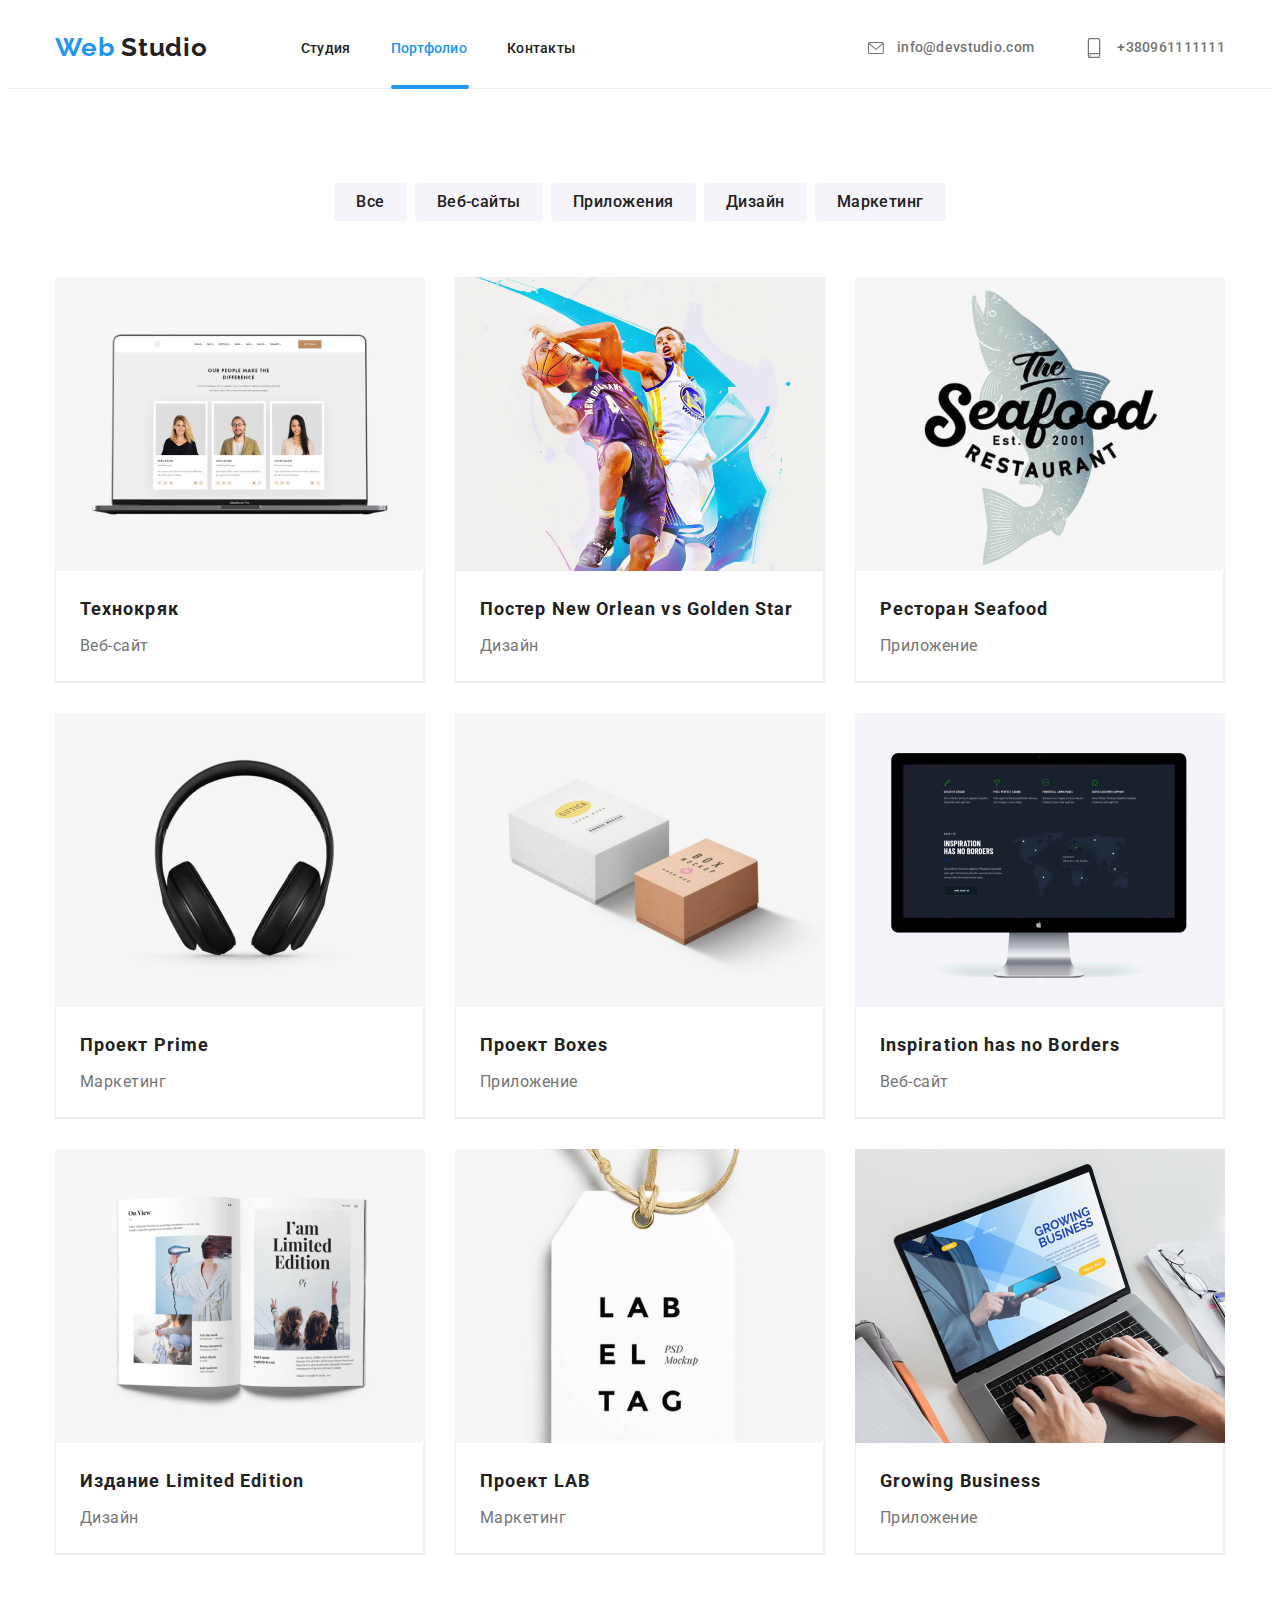
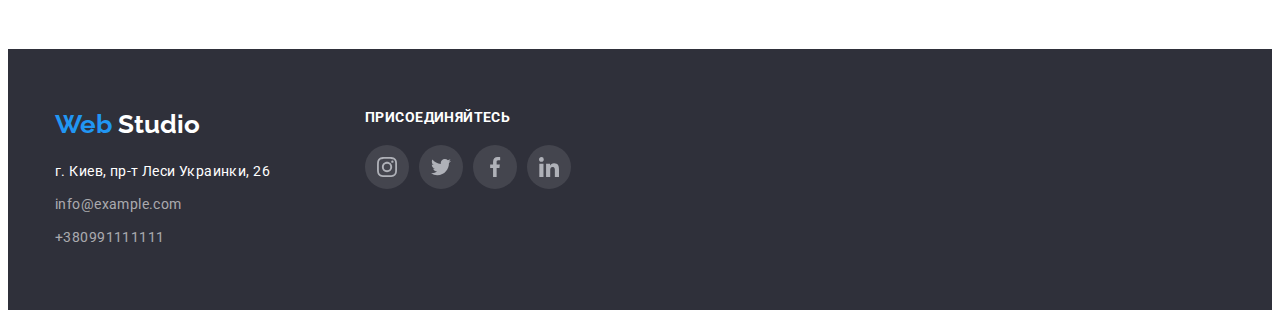
==== portfolio.html @ 43cfdd62 "homework-5/1" ====
<!DOCTYPE html>
<html lang="en">
<head>
    <meta charset="UTF-8">
    <meta http-equiv="X-UA-Compatible" content="IE=edge">
    <meta name="viewport" content="width=device-width, initial-scale=1.0">
    <title>Document</title>
    <link rel="preconnect" href="https://fonts.googleapis.com"> 
    <link rel="preconnect" href="https://fonts.gstatic.com" crossorigin> 
    <link href="https://fonts.googleapis.com/css2?family=Raleway:wght@700&family=Roboto:wght@400;500;700;900&display=swap" rel="stylesheet">
    <link rel="stylesheet" href="https://cdnjs.cloudflare.com/ajax/libs/modern-normalize/1.1.0/modern-normalize.min.css" integrity="sha512-wpPYUAdjBVSE4KJnH1VR1HeZfpl1ub8YT/NKx4PuQ5NmX2tKuGu6U/JRp5y+Y8XG2tV+wKQpNHVUX03MfMFn9Q==" crossorigin="anonymous" referrerpolicy="no-referrer" />
    <link rel="stylesheet" href="./style/style.css">
</head>
<body>
    <header>
    <div class="conteiner first">       
            <a href="#" class="logo"> <span class="web"> Web </span> Studio</a>
        <nav>
           <ul class="list-item">
            <li class="item"><a href="./" class="first-nav">Студия</a> </li>
            <li class="item"><a href="" class="first-nav active">Портфолио</a> </li>
            <li class="item"><a href="" class="first-nav">Контакты</a> </li>
        </ul>
            
        </nav>
        <ul class="list">
            <li class="contact"><a href="mailto:info@devstudio.com" class="first-nav head">
                <svg class="icon-envelope" height="12px" width="16px">
                    <use href="./image/symbol-defs-3.svg#icon-envelope"></use>   
                </svg>
                info@devstudio.com
            </a>
        </li>
            <li class="contact"><a href="tel:+380961111111" class="first-nav head">
                <svg class="icon-smartphone" height="20px" width="20px">
                    <use href="./image/symbol-defs-3.svg#icon-smartphone"></use>   
                </svg>
                +380961111111
            </a>
        </li>
        </ul>
        </div>
    </header>
    <main>
             
            <section class="examples">
                <div class="conteiner">
                <ul class="list-button">
                    <li class="button-li"><button class="button">Все</button></li>
                    <li class="button-li"><button class="button">Веб-сайты</button></li>
                    <li class="button-li"><button class="button">Приложения</button></li>
                    <li class="button-li"><button class="button">Дизайн</button></li>
                    <li class="button-li"><button class="button">Маркетинг</button></li>
                </ul>
                <ul class="example-service">
                    <li class="example-img">
                        <a class="last-menu" href="#">
                            <div class="animation-box">
                                <img src="./image/img-13.jpg" alt="computer" width="370">
                            
                                <div class="animation">
                                    <p class="animation-text">Ресурс предлагает комплексные предложения с разным уровнем функционала и сервисов. Все это позволит посетителю получить исчерпывающие сведения о компании или частном лице.
                                </p>
                            </div>
                        </div>
                        <div class="menu-border">
                        <h2 class="menu">Технокряк</h2>
                        <p class="menu-nav">Веб-сайт</p>
                </div> 
                    </a>
                    </li>
                    <li class="example-img">
                        <a class="last-menu" href="#">
                           <div class="animation-box">
                            <img src="./image/img-14.jpg" alt="nba" width="370">
                            <div class="animation">
                                <p class="animation-text">Ресурс предлагает комплексные предложения с разным уровнем функционала и сервисов. Все это позволит посетителю получить исчерпывающие сведения о компании или частном лице.
                            </p>
                        </div>
                    </div>
                        <div class="menu-border">
                        <h2 class="menu">Постер New Orlean vs Golden Star</h2>
                        <p class="menu-nav">Дизайн</p>
                </div>
                    </a>
                    </li>
                    <li class="example-img">
                        <a class="last-menu" href="#">
                        <div class="animation-box">
                            <img src="./image/img-15.jpg" alt="seafood" width="370">
                            <div class="animation">
                                <p class="animation-text">Ресурс предлагает комплексные предложения с разным уровнем функционала и сервисов. Все это позволит посетителю получить исчерпывающие сведения о компании или частном лице.
                            </p>
                        </div>
                    </div>
                        <div class="menu-border">
                        <h2 class="menu">Ресторан Seafood</h2>
                        <p class="menu-nav">Приложение</p>
                </div>
                    </a>
                    </li>
                    <li class="example-img">
                        <a class="last-menu" href="#">
                            <div class="animation-box">
                                <img src="./image/img-16.jpg" alt="headphones" width="370">
                                <div class="animation">
                                    <p class="animation-text">Ресурс предлагает комплексные предложения с разным уровнем функционала и сервисов. Все это позволит посетителю получить исчерпывающие сведения о компании или частном лице.
                                </p>
                            </div>
                        </div>
                        <div class="menu-border">
                        <h2 class="menu">Проект Prime</h2>
                        <p class="menu-nav">Маркетинг</p>
                </div> 
                    </a>
                    </li>
                    <li class="example-img">
                        <a class="last-menu" href="#">
                            <div class="animation-box">
                                <img src="./image/img-17.jpg" alt="boxes" width="370">
                                <div class="animation">
                                    <p class="animation-text">Ресурс предлагает комплексные предложения с разным уровнем функционала и сервисов. Все это позволит посетителю получить исчерпывающие сведения о компании или частном лице.
                                </p>
                            </div>
                        </div>
                        <div class="menu-border">
                        <h2 class="menu">Проект Boxes</h2>
                        <p class="menu-nav">Приложение</p>
                </div> 
                    </a>
                    </li>
                    <li class="example-img">
                        <a class="last-menu" href="#">
                            <div class="animation-box">
                                <img src="./image/img-18.jpg" alt="monitor" width="370">
                                <div class="animation">
                                    <p class="animation-text">Ресурс предлагает комплексные предложения с разным уровнем функционала и сервисов. Все это позволит посетителю получить исчерпывающие сведения о компании или частном лице.
                                </p>
                            </div>
                        </div>
                        <div class="menu-border">
                        <h2 class="menu">Inspiration has no Borders</h2>
                        <p class="menu-nav">Веб-сайт</p>
                </div>
                    </a>
                    </li>
                    <li class="example-img">
                        <a class="last-menu" href="#">
                            <div class="animation-box">
                                <img src="./image/img-19.jpg" alt="limited" width="370">
                                <div class="animation">
                                    <p class="animation-text">Ресурс предлагает комплексные предложения с разным уровнем функционала и сервисов. Все это позволит посетителю получить исчерпывающие сведения о компании или частном лице.
                                </p>
                            </div>
                        </div>
                        <div class="menu-border">
                        <h2 class="menu">Издание Limited Edition</h2>
                        <p class="menu-nav">Дизайн</p>
                </div>
                    </a>
                    </li>
                    <li class="example-img">
                        <a class="last-menu" href="#">
                            <div class="animation-box">
                                <img src="./image/img-20.jpg" alt="lab" width="370">
                                <div class="animation">
                                    <p class="animation-text">Ресурс предлагает комплексные предложения с разным уровнем функционала и сервисов. Все это позволит посетителю получить исчерпывающие сведения о компании или частном лице.
                                </p>
                            </div>
                        </div>
                        <div class="menu-border">
                        <h2 class="menu">Проект LAB</h2>
                        <p class="menu-nav">Маркетинг</p>
                </div>
                    </a>
                    </li>
                    <li class="example-img">
                        <a class="last-menu" href="#">
                            <div class="animation-box">
                                <img src="./image/img-21.jpg" alt="notebook" width="370">
                                <div class="animation">
                                    <p class="animation-text">Ресурс предлагает комплексные предложения с разным уровнем функционала и сервисов. Все это позволит посетителю получить исчерпывающие сведения о компании или частном лице.
                                </p>
                            </div>
                        </div>
                        <div class="menu-border">
                        <h2 class="menu">Growing Business</h2>
                        <p class="menu-nav">Приложение</p>
                </div>
                    </a>
                    </li>
                </ul>
            </div>
            </section>
            
    </main>
    <footer class="foot">
        <div class="conteiner-foot">
            <div class="address-list">
        <a href="" class="logo-second"> <span class="web"> Web </span> Studio</a>     
    <address>
        <p class="address"> г. Киев, пр-т Леси Украинки, 26 </p>
        <ul>
        <li class="foot-li"><a href="mailto:info@example.com" class="mail">info@example.com </a> </li>
        <li class="foot-li"><a href="tel:+380991111111" class="tel">+380991111111 </a> </li>
        </ul>
    </address>
</div>
<div class="foot-svg">
    <p class="come">присоединяйтесь</p>
        <ul class="society-foot">
            <li class="society-list">
                <a class="society-item footer" href="#">
                 <svg class="society-icon" wight="20px" height="20px">
                     <use href="./image/symbol-defs-3.svg#icon-instagram-2">    
                     </use>
                 </svg>
            </a>
        </li>
            <li class="society-list">
                <a class="society-item footer" href="#">
                    <svg class="society-icon" wight="20px" height="20px">
                        <use href="./image/symbol-defs-3.svg#icon-twitter-1">    
                        </use>
                    </svg>
                </a>
            </li>
            <li class="society-list">
                <a class="society-item footer" href="#">
                    <svg class="society-icon" wight="20px" height="20px">
                        <use href="./image/symbol-defs-3.svg#icon-facebook-1">    
                        </use>
                    </svg>
                </a>
            </li>
            <li class="society-list">
                <a class="society-item footer" href="#">
                    <svg class="society-icon" wight="20px" height="20px">
                        <use href="./image/symbol-defs-3.svg#icon-linkedin-1">    
                        </use>
                    </svg>
                </a>
            </li>
        </ul>  
</div> 

    </footer>
        
    </body>
   
       

</html>
---- style/style.css ----
html {
    box-sizing: border-box;
}

*,
* ::before,
* ::after {
    box-sizing: inherit;
}
h1,
h2,
h3,
p {
    margin: 0;
}
.conteiner {
    width: 1200px;
    padding-left: 15px;
    padding-right: 15px;
    margin-right: auto;
    margin-left: auto;
    /* outline: 2px solid tomato;  */


} 
header {
    border-bottom: 1px solid #EEEEEE;
}
.first {
    display: flex;
    align-items: center;
    padding-top: 24px;
    padding-bottom: 25px;
}  
.list {
    display: flex;
    margin-left: auto;

}
.list .contact { 
    margin-right: 50px;
}
.list .contact:last-child{
    margin-left: 0;
}
.list-item {
    display: flex;
}
.list-item .item{
    margin-right: 40px;
}
.list-item .item:last-child{
    margin-right: 0;
}

body {
    color: #212121;
    font-family: 'Roboto';
}
ul {
    list-style: none;
    margin-top: 0;
    margin-bottom: 0;
    margin-left: 0;
    padding-inline-start: 0px;
}
h3 {
    font-weight: 700;
    font-size: 14px;
    line-height: 16px;
    letter-spacing: 0.03em;
    text-transform: uppercase;
}

.web {
    color: #2196F3
}

.logo {
    
    font-family: 'Raleway';
    font-weight: 700;
    font-size: 26px;
    line-height: 1.2;
    text-decoration: none;
    color: #212121;
    letter-spacing: 0.03em;

    margin-right: 93px;
    transition:  color 250ms cubic-bezier(0.4, 0, 0.2, 1);

}
.logo:hover , 
.logo:focus {
    color: #2196F3
}
.first-nav {

    font-weight: 500;
    font-size: 14px;
    line-height: 1.15;
    text-decoration: none;
    color: #212121;
    background-color: #FFFFFF;
    letter-spacing: 0.02em;

    transition: color 250ms cubic-bezier(0.4, 0, 0.2, 1);
}
.first-nav:hover , 
.first-nav:focus {
    color: #2196F3
}
.active {
    color: #2196F3;
    position: relative;
}
.studio {
    color: #2196F3;
    position: relative;
}
.head {
    color: #757575;
}

.hero {
    
    color: #FFFFFF;
    padding-top: 200px;
    padding-bottom: 210px;
}
.overlay {
    height: 600px;
    max-width: 1600px;
    margin-left: auto;
    margin-right: auto;
    background-image: linear-gradient(
        to top,
        rgba(47, 48, 58, 0.4),
        rgba(47, 48, 58, 0.4)),
        url(../image/background.jpg);
}
.studio::after {
    content: "";
    display: block;

    position: absolute;
    bottom: -33px;


    width: 48px;
    height: 4px;
    background-color: #2196F3;
    border-radius: 4px;
    
}
.active::after {
    content: "";
    display: block;

    position: absolute;
    bottom: -33px;


    width: 78px;
    height: 4px;
    background-color: #2196F3;
    border-radius: 4px;

}
.hero-title {
    font-weight: 900;
    font-size: 44px;
    line-height: 1.36;
    text-align: center;
    letter-spacing: 0.06em;
    text-transform: uppercase;
    margin-top: 0;
    margin-bottom: 40px;
    
}
.hero-button {  
    font-family: inherit;
    font-weight: 700;
    font-size: 16px;
    line-height: 30px;
    text-align: center;
    letter-spacing: 0.06em;
    margin-top: 30px;
    background-color: #2196F3;
    color: #FFFFFF;
    border: transparent;
    border-radius: 4px;
    min-width: 200px;
    height: 50px;
    margin-left:auto;
    margin-right:auto;
    display: block;
}

.list-flex {
    display: flex;
    justify-content:space-between; 
}
.icon-envelope {
    fill: currentColor;
    vertical-align: middle;
    margin-right: 10px;
    
}
.icon-smartphone {
    fill: currentColor;
    vertical-align: middle;
    margin-right: 10px;
}
.svg-conteiner{
    height: 120px;
    width: 270px;
    background-color: #F5F4FA;
    border-radius: 4px;
    /* padding-top: 25px; */
    text-align: center;
    margin-bottom: 30px;

    display: flex;
    justify-content: center;
    align-items: center;
    
}
.svg-second {
    display: flex;
    justify-content: center;
    align-items: center;
    height: 92px;
    width: 170px;
    border: 1px solid #AFB1B8;
    border-radius: 4px;
     
    transition: border 250ms cubic-bezier(0.4, 0, 0.2, 1);
}
.svg-second:hover {
    border: 1px solid #2196F3; 
}
.svg-second:hover .icon-list {
    fill: #2196F3;
    
}

.svg-second:focus {
    border: 1px solid #2196F3; 
}
.svg-second:focus .icon-list {
    fill: #2196F3;
    
}
.icon-list {
    fill: #AFB1B8;

    transition: fill 250ms cubic-bezier(0.4, 0, 0.2, 1);
}
.benefits {
    background-color: #FFFFFF;
    padding-top: 94px;
    padding-bottom: 94px;
}
.benefits-nav {
    margin: 0;
    font-weight: 700;
    font-size: 14px;
    line-height: 1.14;
    letter-spacing: 0.03em;
    text-transform: uppercase;
    color: #212121; 

}

.benefits-list {
    margin-right: 30px;
    width:270px;
    /* border: 2px solid black; */

    display: block;
}

.benefits-list:last-child {
margin-right: 0;
}
.svg-list {
    margin-right: 30px;
    width:170px;
    height: 92px;
    /* border: 2px solid black; */
}

.svg-list:last-child {
margin-right: 0;
}
.benefits-text {
    font-weight: 400;
    font-size: 14px;
    line-height: 1.71;
    letter-spacing: 0.03em;
    color: #757575;
    margin-top: 10px;
}


.activity {
    background-color: #FFFFFF;
    padding-bottom: 94px;
}

.activity-title { 
    font-weight: 700;
    font-size: 36px;
    line-height: 1.17;
    text-align: center;
    letter-spacing: 0.03em;
    margin: 0;
    margin-bottom: 50px;
}
.activity-list {
    display: flex;
    margin-left: 0;
    
        
}
.activity-img {
    position: relative;
    margin-right: 30px;
    padding-left: 0px;
    
}
.activity-img:last-child {
    margin-right:0 ;
}
.activity-div {
    position: absolute;
    bottom: 0;

    width: 370px;
    height: 70px;
    background-color: rgba(47, 48, 58, 0.8);

    display: flex;
    justify-content: center;
    align-items: center;

   
}
.activity-text {
font-weight: 700;
font-size: 14px;
line-height: 1.15;
text-align: center;
letter-spacing: 0.03em;
text-transform: uppercase;
color: #FFFFFF;
}
.staff {
    font-weight: 700;
    font-size: 36px;
    line-height: 1.17;
    text-align: center;
    letter-spacing: 0.03em;
    margin: 0;
    margin-bottom: 50px;
    color: #212121;
}
.staff-menu {
    background-color: #F5F4FA;
    padding-top: 94px;
    padding-bottom: 94px;
}
.staff-nav {
    font-weight: 500;
    font-size: 16px;
    line-height: 1.18;
    text-align: center;
    letter-spacing: 0.03em;
    color: #212121;

}
.staff-div {
    padding-top: 30px;
    padding-bottom: 30px;

    background: #FFFFFF;
    box-shadow: 0px 1px 3px rgba(0, 0, 0, 0.12), 0px 1px 1px rgba(0, 0, 0, 0.14), 0px 2px 1px rgba(0, 0, 0, 0.2);
    border-radius: 0px 0px 4px 4px;
}
.staff-list {
    display: flex;
}
.staff-img {
    margin-right: 30px;

}
.staff-img:last-child {
    margin-right: 0;
}
.staff-text {
    color: #757575;
    font-weight: 400;
    font-size: 16px;
    line-height: 1.18;
    text-align: center;
    letter-spacing: 0.03em;
    margin-top: 10px;
}
.society {
    margin-top: 16px;
    display: flex;
    justify-content: center;
}
.society-list {
    width: 44px;   
}
.society-list:not(:last-child) {
    margin-right: 10px ;
}

.society-item {
    width: 44px;
    height: 44px;
    
    display: flex;
    justify-content: center;
    align-items: center;
    border-radius: 50%;

    transition: background-color 250ms cubic-bezier(0.4, 0, 0.2, 1);
    
}
.society-item:hover {
    background-color: #2196F3;
}
.society-item:hover .society-icon {
    fill: #FFFFFF;
}
.society-item:focus {
    background-color: #2196F3;
}
.society-item:focus .society-icon {
    fill: #FFFFFF;
}
.society-icon {
    display: flex;
    fill: #AFB1B8;

    transition: fill 250ms cubic-bezier(0.4, 0, 0.2, 1);
}
.society-foot {
    display: flex;
}
.foot {
    background-color: #2F303A;
    color: #FFFFFF;
    padding-top: 60px;
    padding-bottom: 60px;
    display: flex;
    justify-content: flex-start;
}
.conteiner-foot {
    width: 1200px;
    padding-left: 15px;
    padding-right: 15px;
    margin-right: auto;
    margin-left: auto;
    display: flex;
    justify-content: flex-start;
}

.foot-li:not(:last-child) {
    margin-bottom: 9px;
}
.address-list {
    width: 240px;
    margin-right: 70px;
}
.foot-svg {
    display: block;
}
.society-foot {
    display: flex;
    justify-content: space-between;

}
.come {
    margin-bottom: 20px;

    font-weight: 700;
    font-size: 14px;
    line-height: 1.15;
    letter-spacing: 0.03em;
    text-transform: uppercase;

    color: #FFFFFF;

}
.footer {
    background: rgba(255, 255, 255, 0.1);
}
.logo-second {
    font-family: 'Raleway';
    font-weight: 700;
    font-size: 26px;
    line-height: 1.2;
    text-decoration: none;
    color: #FFFFFF;

    display: inline-block;
    margin-bottom: 20px;

    transition: color 250ms cubic-bezier(0.4, 0, 0.2, 1);
}
.logo-second:hover,
.logo-second:focus {
    
    color: #2196F3
}
.address {
    font-style: normal;
    font-weight: 400;
    font-size: 14px;
    line-height: 1.7;
    letter-spacing: 0.03em;

    margin-bottom: 9px;

}
.mail {
    color: rgba(255, 255, 255, 0.6);
    font-style: normal;
    font-weight: 400;
    font-size: 14px;
    line-height: 1.7;
    letter-spacing: 0.03em;
    text-decoration: none;
}
.tel {
   color: rgba(255, 255, 255, 0.6);
   font-style: normal;
   font-weight: 400;
   font-size: 14px;
   line-height: 1.7;
   letter-spacing: 0.03em;
   text-decoration: none;
}

.button { 
    font-family: inherit;
    border-radius: 4px;
    transition: text-decoration 250ms cubic-bezier(0.4, 0, 0.2, 1),
    background-color 250ms cubic-bezier(0.4, 0, 0.2, 1),
    color 250ms cubic-bezier(0.4, 0, 0.2, 1),
    text-decoration 250ms cubic-bezier(0.4, 0, 0.2, 1),
    box-shadow 250ms cubic-bezier(0.4, 0, 0.2, 1);
}

            
/* .button-first:focus,
.button-first:hover {
    text-decoration: underline;
    background-color: #2196F3;
    color: #FFFFFF ;
    text-decoration: none;
} */

.button:focus,
.button:hover {
    text-decoration: underline;
    background-color: #2196F3;
    color: #FFFFFF ;
    text-decoration: none;
    box-shadow: 0px 3px 1px rgba(0, 0, 0, 0.1), 0px 1px 2px rgba(0, 0, 0, 0.08), 0px 2px 2px rgba(0, 0, 0, 0.12);

}
.menu {
    font-weight: 700;
    font-size: 18px;
    line-height: 2;
    letter-spacing: 0.06em;

    color: #212121;
    margin-bottom: 4px;
}
.menu-nav{
    font-weight: 400;
    font-size: 16px;
    line-height: 1.88;
    letter-spacing: 0.03em;

    color: #757575;
}
.button {
    font-family: inherit;
    font-weight: 500;
    font-size: 16px;
    line-height: 1.62;
    text-align: center;
    letter-spacing: 0.03em;
    background: #F5F4FA;
    color: #212121;
    
    /* width: 128px; */
    border: transparent;
    border-radius: 4px;
    padding-top: 6px;
    padding-bottom: 6px;
    padding-left: 22px;
    padding-right: 22px;
}
.button-li {
    display: inline-block;
    
}
.button-li:not(:last-child) {
    margin-right: 8px;

}
.examples {
    padding-top: 94px;
    padding-bottom: 94px;
}
.list-button {
    display: flex;
    justify-content: center;
    margin-bottom: 56px;
}
.example-service {
    display: flex;
    flex-wrap: wrap;
    margin-top: -30px;
    margin-left: -30px;
}
.example-img {
    flex-basis: calc(100% / 3 - 30px);
    margin-left: 30px;
    margin-top: 30px;
    
}
.last-menu{
    display: block;
    text-decoration: none;
    transition: box-shadow 250ms cubic-bezier(0.4, 0, 0.2, 1);
}
.last-menu:hover ,
.last-menu:focus {
    box-shadow: 0px 1px 1px rgba(0, 0, 0, 0.12), 0px 4px 4px rgba(0, 0, 0, 0.06), 1px 4px 6px rgba(0, 0, 0, 0.16)
}
.menu-border {
    border-left: 1px solid #EEEEEE;
    border-right: 2px solid #EEEEEE;
    border-bottom: 2px solid #EEEEEE;

    padding-top: 20px;
    padding-bottom: 20px;
    padding-left: 24px;
    padding-right: 24px;
}


.contact:last-child {
    margin-right: 0;
}

img {
    display: block;
    max-width: 100%;   
}
.animation {
    position: absolute;
    
    display: flex;
    align-items: center;
    background-color: rgba(33, 150, 243, 0.9);
    top: 0;
    width: 100%;
    height: 100%;
    padding-left: 24px;
    padding-right: 24px;

    transform: translateY(100%);
    transition: transform 250ms cubic-bezier(0.4, 0, 0.2, 1);
}
.last-menu:hover .animation {
    transform: translateY(0);
}
.animation-text {
    
    font-weight: 400;
    font-size: 18px;
    line-height: 1.56;
    letter-spacing: 0.03em;
    
    color: #FFFFFF;
}
.animation-box {
    position: relative;
    overflow: hidden;
}

.backdrop {
    top: 0;
    left: 0;
    position: fixed;
    width: 100%;
    height: 100%;
    background-color:rgba(0, 0, 0, 0.2);

    z-index: 2;
    opacity: 1;

}
.is-hidden {
    opacity: 0;
    pointer-events: none;
}
.modal {
   position: absolute;
   top: 50%;
   left: 50%;
   transform: translate(-50%, -50%);
   width: 528px;
   height: 581px;
   background-color: #FFFFFF;
   
}
.modal-button {
    position: absolute;
    top: 8px;
    right: 8px;
    background-image: url(../image/Vector-2.svg);
    fill: black ;
    background-repeat: no-repeat;
    background-position: center;
    background-color: #FFFFFF;

    border: 1px solid rgba(0, 0, 0, 0.1);
    width: 30px;
    height: 30px;
    border-radius: 50%;
}
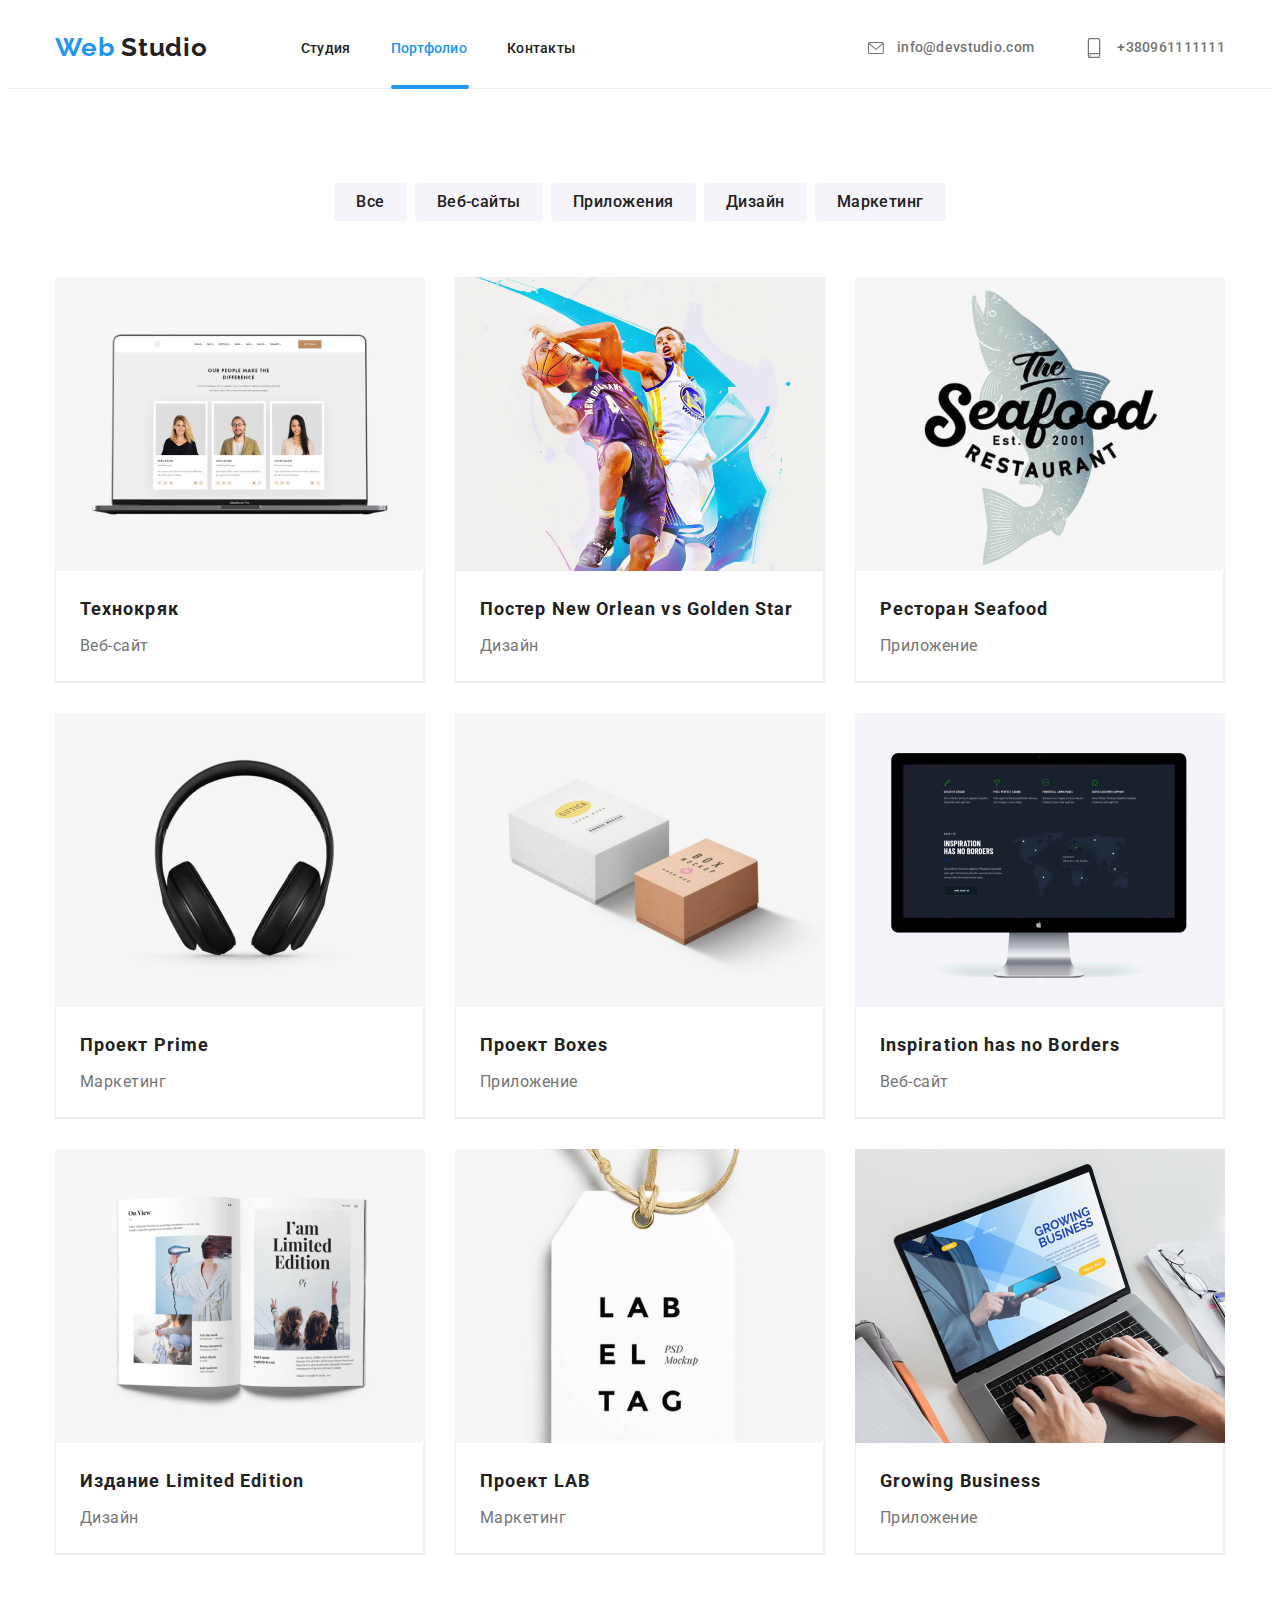
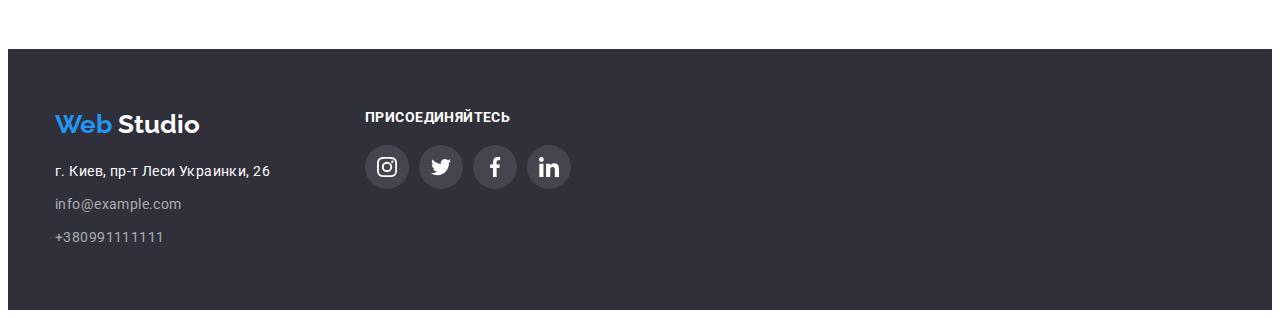
==== commit 5e4af8e2: "999" ====
--- a/portfolio.html
+++ b/portfolio.html
@@ -211,7 +211,7 @@
         <ul class="society-foot">
             <li class="society-list">
                 <a class="society-item footer" href="#">
-                 <svg class="society-icon" wight="20px" height="20px">
+                 <svg class="society-icon white" wight="20px" height="20px">
                      <use href="./image/symbol-defs-3.svg#icon-instagram-2">    
                      </use>
                  </svg>
@@ -219,7 +219,7 @@
         </li>
             <li class="society-list">
                 <a class="society-item footer" href="#">
-                    <svg class="society-icon" wight="20px" height="20px">
+                    <svg class="society-icon white" wight="20px" height="20px">
                         <use href="./image/symbol-defs-3.svg#icon-twitter-1">    
                         </use>
                     </svg>
@@ -227,7 +227,7 @@
             </li>
             <li class="society-list">
                 <a class="society-item footer" href="#">
-                    <svg class="society-icon" wight="20px" height="20px">
+                    <svg class="society-icon white" wight="20px" height="20px">
                         <use href="./image/symbol-defs-3.svg#icon-facebook-1">    
                         </use>
                     </svg>
@@ -235,7 +235,7 @@
             </li>
             <li class="society-list">
                 <a class="society-item footer" href="#">
-                    <svg class="society-icon" wight="20px" height="20px">
+                    <svg class="society-icon white" wight="20px" height="20px">
                         <use href="./image/symbol-defs-3.svg#icon-linkedin-1">    
                         </use>
                     </svg>
--- a/style/style.css
+++ b/style/style.css
@@ -452,6 +452,9 @@
 .society-foot {
     display: flex;
 }
+.white {
+    fill: #FFFFFF;
+}
 .foot {
     background-color: #2F303A;
     color: #FFFFFF;
@@ -550,10 +553,8 @@
 .button { 
     font-family: inherit;
     border-radius: 4px;
-    transition: text-decoration 250ms cubic-bezier(0.4, 0, 0.2, 1),
-    background-color 250ms cubic-bezier(0.4, 0, 0.2, 1),
+    transition:background-color 250ms cubic-bezier(0.4, 0, 0.2, 1),
     color 250ms cubic-bezier(0.4, 0, 0.2, 1),
-    text-decoration 250ms cubic-bezier(0.4, 0, 0.2, 1),
     box-shadow 250ms cubic-bezier(0.4, 0, 0.2, 1);
 }
 
@@ -686,6 +687,9 @@
 .last-menu:hover .animation {
     transform: translateY(0);
 }
+.last-menu:focus .animation {
+    transform: translateY(0);
+}
 .animation-text {
     
     font-weight: 400;
@@ -710,11 +714,12 @@
 
     z-index: 2;
     opacity: 1;
-
+    transition: opacity 250ms cubic-bezier(0.4, 0, 0.2, 1), visibility 250ms cubic-bezier(0.4, 0, 0.2, 1);
 }
 .is-hidden {
     opacity: 0;
     pointer-events: none;
+    visibility: hidden;
 }
 .modal {
    position: absolute;
